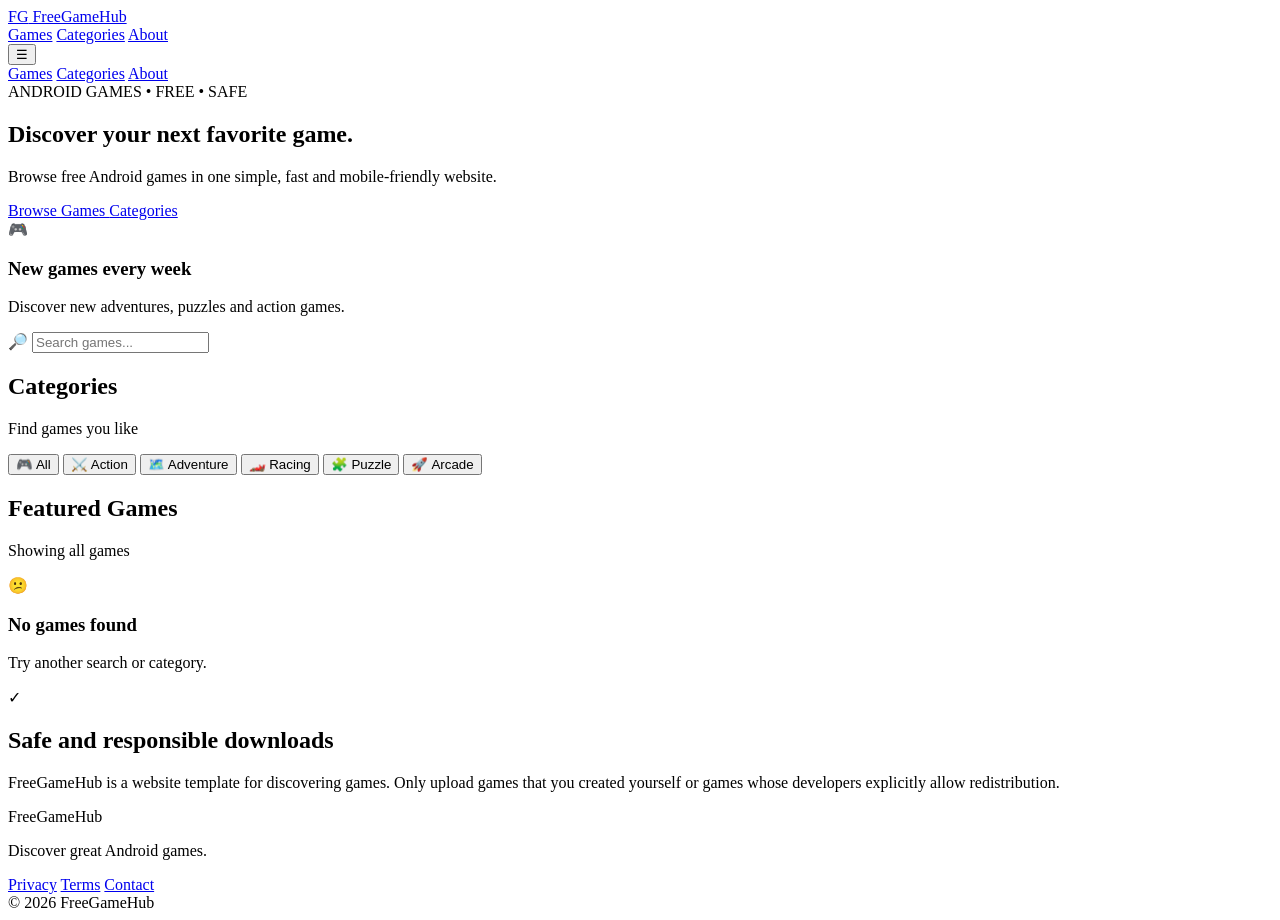
==== index.html @ c39bc036 "Add HTML structure for FreeGameHub website This HTML file includes the structure for the FreeGameHub" ====
<!DOCTYPE html>
<html lang="en">
<head>
  <meta charset="UTF-8">
  <meta name="viewport" content="width=device-width, initial-scale=1.0">

  <title>FreeGameHub - Free Android Games</title>

  <meta
    name="description"
    content="Discover free and legally distributable Android games."
  >

  <link rel="stylesheet" href="style.css">
</head>

<body>

<!-- ================= HEADER ================= -->

<header class="header">

  <a href="index.html" class="logo">
    <span>FG</span>
    FreeGameHub
  </a>

  <nav>
    <a href="#games">Games</a>
    <a href="#categories">Categories</a>
    <a href="#about">About</a>
  </nav>

  <button class="menu-button" onclick="toggleMenu()">☰</button>

</header>


<!-- ================= MOBILE MENU ================= -->

<div id="mobileMenu" class="mobile-menu">

  <a href="#games" onclick="closeMenu()">Games</a>
  <a href="#categories" onclick="closeMenu()">Categories</a>
  <a href="#about" onclick="closeMenu()">About</a>

</div>


<main>

<!-- ================= HERO ================= -->

<section class="hero">

  <div class="hero-text">

    <div class="small-title">
      ANDROID GAMES • FREE • SAFE
    </div>

    <h1>
      Discover your next
      <span>favorite game.</span>
    </h1>

    <p>
      Browse free Android games in one simple,
      fast and mobile-friendly website.
    </p>

    <div class="hero-buttons">

      <a href="#games" class="button primary">
        Browse Games
      </a>

      <a href="#categories" class="button secondary">
        Categories
      </a>

    </div>

  </div>

  <div class="hero-art">

    <div class="controller">
      🎮
    </div>

    <h3>
      New games every week
    </h3>

    <p>
      Discover new adventures,
      puzzles and action games.
    </p>

  </div>

</section>


<!-- ================= SEARCH ================= -->

<section class="search-section">

  <div class="search-box">

    <span>🔎</span>

    <input
      id="searchInput"
      type="search"
      placeholder="Search games..."
      oninput="searchGames()"
    >

  </div>

</section>


<!-- ================= CATEGORIES ================= -->

<section id="categories" class="section">

  <div class="section-heading">

    <div>
      <h2>Categories</h2>
      <p>Find games you like</p>
    </div>

  </div>


  <div class="categories">

    <button onclick="filterCategory('All')" class="category active">
      🎮 All
    </button>

    <button onclick="filterCategory('Action')" class="category">
      ⚔️ Action
    </button>

    <button onclick="filterCategory('Adventure')" class="category">
      🗺️ Adventure
    </button>

    <button onclick="filterCategory('Racing')" class="category">
      🏎️ Racing
    </button>

    <button onclick="filterCategory('Puzzle')" class="category">
      🧩 Puzzle
    </button>

    <button onclick="filterCategory('Arcade')" class="category">
      🚀 Arcade
    </button>

  </div>

</section>


<!-- ================= GAMES ================= -->

<section id="games" class="section">

  <div class="section-heading">

    <div>

      <h2>Featured Games</h2>

      <p id="gameCount">
        Showing all games
      </p>

    </div>

  </div>


  <div id="gameGrid" class="game-grid">

    <!-- JavaScript inserts games here -->

  </div>


  <div id="noResults" class="no-results">

    <div>😕</div>

    <h3>No games found</h3>

    <p>
      Try another search or category.
    </p>

  </div>

</section>


<!-- ================= ABOUT ================= -->

<section id="about" class="about">

  <div class="about-icon">
    ✓
  </div>

  <div>

    <h2>Safe and responsible downloads</h2>

    <p>
      FreeGameHub is a website template for
      discovering games. Only upload games that
      you created yourself or games whose
      developers explicitly allow redistribution.
    </p>

  </div>

</section>

</main>


<!-- ================= FOOTER ================= -->

<footer>

  <div class="footer-main">

    <div>

      <div class="footer-logo">
        FreeGameHub
      </div>

      <p>
        Discover great Android games.
      </p>

    </div>


    <div class="footer-links">

      <a href="#">Privacy</a>
      <a href="#">Terms</a>
      <a href="#">Contact</a>

    </div>

  </div>


  <div class="copyright">

    © 2026 FreeGameHub

  </div>

</footer>


<script src="script.js"></script>

</body>
</html>
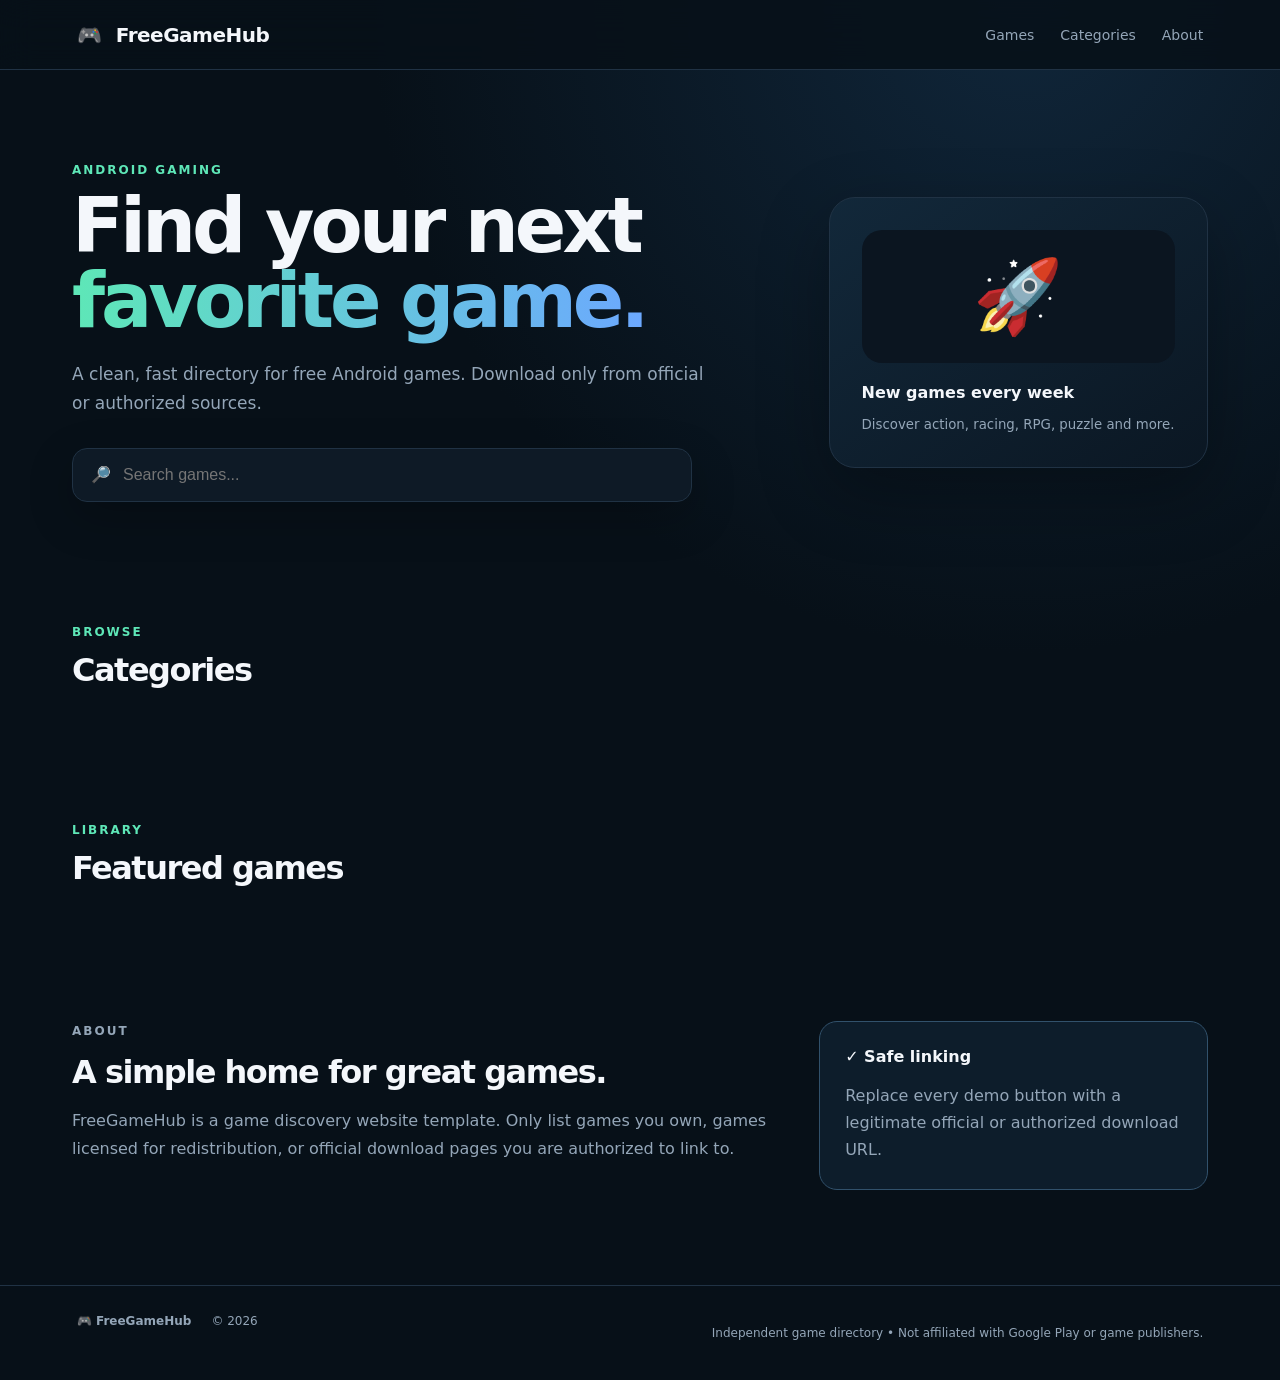
==== commit 650c6018: "Add files via upload" ====
--- a/index.html
+++ b/index.html
@@ -3,278 +3,82 @@
 <head>
   <meta charset="UTF-8">
   <meta name="viewport" content="width=device-width, initial-scale=1.0">
-
-  <title>FreeGameHub - Free Android Games</title>
-
-  <meta
-    name="description"
-    content="Discover free and legally distributable Android games."
-  >
-
+  <title>FreeGameHub — Free & Legal Android Games</title>
+  <meta name="description" content="Discover free Android games from authorized and official sources.">
   <link rel="stylesheet" href="style.css">
 </head>
+<body>
+  <header class="topbar">
+    <a class="brand" href="index.html"><span>🎮</span> FreeGameHub</a>
+    <nav>
+      <a href="#games">Games</a>
+      <a href="#categories">Categories</a>
+      <a href="#about">About</a>
+    </nav>
+  </header>
 
-<body>
+  <main>
+    <section class="hero">
+      <div>
+        <p class="eyebrow">ANDROID GAMING</p>
+        <h1>Find your next <span>favorite game.</span></h1>
+        <p class="hero-text">A clean, fast directory for free Android games. Download only from official or authorized sources.</p>
+        <div class="search-box">
+          <span>🔎</span>
+          <input id="searchInput" type="search" placeholder="Search games..." autocomplete="off">
+        </div>
+      </div>
+      <div class="hero-card">
+        <div class="hero-icon">🚀</div>
+        <strong>New games every week</strong>
+        <small>Discover action, racing, RPG, puzzle and more.</small>
+      </div>
+    </section>
 
-<!-- ================= HEADER ================= -->
+    <section id="categories" class="section">
+      <div class="section-head">
+        <div>
+          <p class="eyebrow">BROWSE</p>
+          <h2>Categories</h2>
+        </div>
+      </div>
+      <div id="categoryBar" class="categories"></div>
+    </section>
 
-<header class="header">
+    <section id="games" class="section">
+      <div class="section-head">
+        <div>
+          <p class="eyebrow">LIBRARY</p>
+          <h2>Featured games</h2>
+        </div>
+        <span id="resultCount" class="result-count"></span>
+      </div>
+      <div id="gameGrid" class="game-grid"></div>
+      <div id="emptyState" class="empty hidden">
+        <div>🔍</div>
+        <h3>No games found</h3>
+        <p>Try another search or category.</p>
+      </div>
+    </section>
 
-  <a href="index.html" class="logo">
-    <span>FG</span>
-    FreeGameHub
-  </a>
+    <section id="about" class="about section">
+      <div>
+        <p class="eyebrow">ABOUT</p>
+        <h2>A simple home for great games.</h2>
+        <p>FreeGameHub is a game discovery website template. Only list games you own, games licensed for redistribution, or official download pages you are authorized to link to.</p>
+      </div>
+      <div class="notice">
+        <strong>✓ Safe linking</strong>
+        <p>Replace every demo button with a legitimate official or authorized download URL.</p>
+      </div>
+    </section>
+  </main>
 
-  <nav>
-    <a href="#games">Games</a>
-    <a href="#categories">Categories</a>
-    <a href="#about">About</a>
-  </nav>
+  <footer>
+    <div><strong>🎮 FreeGameHub</strong><span>© 2026</span></div>
+    <p>Independent game directory • Not affiliated with Google Play or game publishers.</p>
+  </footer>
 
-  <button class="menu-button" onclick="toggleMenu()">☰</button>
-
-</header>
-
-
-<!-- ================= MOBILE MENU ================= -->
-
-<div id="mobileMenu" class="mobile-menu">
-
-  <a href="#games" onclick="closeMenu()">Games</a>
-  <a href="#categories" onclick="closeMenu()">Categories</a>
-  <a href="#about" onclick="closeMenu()">About</a>
-
-</div>
-
-
-<main>
-
-<!-- ================= HERO ================= -->
-
-<section class="hero">
-
-  <div class="hero-text">
-
-    <div class="small-title">
-      ANDROID GAMES • FREE • SAFE
-    </div>
-
-    <h1>
-      Discover your next
-      <span>favorite game.</span>
-    </h1>
-
-    <p>
-      Browse free Android games in one simple,
-      fast and mobile-friendly website.
-    </p>
-
-    <div class="hero-buttons">
-
-      <a href="#games" class="button primary">
-        Browse Games
-      </a>
-
-      <a href="#categories" class="button secondary">
-        Categories
-      </a>
-
-    </div>
-
-  </div>
-
-  <div class="hero-art">
-
-    <div class="controller">
-      🎮
-    </div>
-
-    <h3>
-      New games every week
-    </h3>
-
-    <p>
-      Discover new adventures,
-      puzzles and action games.
-    </p>
-
-  </div>
-
-</section>
-
-
-<!-- ================= SEARCH ================= -->
-
-<section class="search-section">
-
-  <div class="search-box">
-
-    <span>🔎</span>
-
-    <input
-      id="searchInput"
-      type="search"
-      placeholder="Search games..."
-      oninput="searchGames()"
-    >
-
-  </div>
-
-</section>
-
-
-<!-- ================= CATEGORIES ================= -->
-
-<section id="categories" class="section">
-
-  <div class="section-heading">
-
-    <div>
-      <h2>Categories</h2>
-      <p>Find games you like</p>
-    </div>
-
-  </div>
-
-
-  <div class="categories">
-
-    <button onclick="filterCategory('All')" class="category active">
-      🎮 All
-    </button>
-
-    <button onclick="filterCategory('Action')" class="category">
-      ⚔️ Action
-    </button>
-
-    <button onclick="filterCategory('Adventure')" class="category">
-      🗺️ Adventure
-    </button>
-
-    <button onclick="filterCategory('Racing')" class="category">
-      🏎️ Racing
-    </button>
-
-    <button onclick="filterCategory('Puzzle')" class="category">
-      🧩 Puzzle
-    </button>
-
-    <button onclick="filterCategory('Arcade')" class="category">
-      🚀 Arcade
-    </button>
-
-  </div>
-
-</section>
-
-
-<!-- ================= GAMES ================= -->
-
-<section id="games" class="section">
-
-  <div class="section-heading">
-
-    <div>
-
-      <h2>Featured Games</h2>
-
-      <p id="gameCount">
-        Showing all games
-      </p>
-
-    </div>
-
-  </div>
-
-
-  <div id="gameGrid" class="game-grid">
-
-    <!-- JavaScript inserts games here -->
-
-  </div>
-
-
-  <div id="noResults" class="no-results">
-
-    <div>😕</div>
-
-    <h3>No games found</h3>
-
-    <p>
-      Try another search or category.
-    </p>
-
-  </div>
-
-</section>
-
-
-<!-- ================= ABOUT ================= -->
-
-<section id="about" class="about">
-
-  <div class="about-icon">
-    ✓
-  </div>
-
-  <div>
-
-    <h2>Safe and responsible downloads</h2>
-
-    <p>
-      FreeGameHub is a website template for
-      discovering games. Only upload games that
-      you created yourself or games whose
-      developers explicitly allow redistribution.
-    </p>
-
-  </div>
-
-</section>
-
-</main>
-
-
-<!-- ================= FOOTER ================= -->
-
-<footer>
-
-  <div class="footer-main">
-
-    <div>
-
-      <div class="footer-logo">
-        FreeGameHub
-      </div>
-
-      <p>
-        Discover great Android games.
-      </p>
-
-    </div>
-
-
-    <div class="footer-links">
-
-      <a href="#">Privacy</a>
-      <a href="#">Terms</a>
-      <a href="#">Contact</a>
-
-    </div>
-
-  </div>
-
-
-  <div class="copyright">
-
-    © 2026 FreeGameHub
-
-  </div>
-
-</footer>
-
-
-<script src="script.js"></script>
-
+  <script src="script.js"></script>
 </body>
 </html>
--- a/style.css
+++ b/style.css
@@ -0,0 +1,31 @@
+*{box-sizing:border-box}
+:root{--bg:#071018;--panel:#0e1a26;--panel2:#122131;--text:#f4f7fb;--muted:#94a6b8;--line:#203244;--accent:#5ee7b7;--accent2:#6ca8ff}
+html{scroll-behavior:smooth}
+body{margin:0;background:radial-gradient(circle at 80% 0%,#10263a 0,#071018 38%),var(--bg);color:var(--text);font-family:Inter,system-ui,-apple-system,Segoe UI,Roboto,Arial,sans-serif}
+a{text-decoration:none;color:inherit}
+.topbar{height:70px;border-bottom:1px solid var(--line);display:flex;align-items:center;justify-content:space-between;padding:0 6%;position:sticky;top:0;background:rgba(7,16,24,.88);backdrop-filter:blur(16px);z-index:10}
+.brand{font-size:20px;font-weight:800;letter-spacing:-.5px}.brand span{margin-right:8px}
+nav{display:flex;gap:26px;color:var(--muted);font-size:14px}nav a:hover{color:var(--text)}
+main{max-width:1180px;margin:auto;padding:0 22px}
+.hero{min-height:500px;display:grid;grid-template-columns:1.5fr .8fr;gap:45px;align-items:center;padding:80px 0 55px}
+.eyebrow{font-size:12px;font-weight:800;letter-spacing:2px;color:var(--accent);margin:0 0 12px}
+h1{font-size:clamp(42px,7vw,76px);line-height:.98;letter-spacing:-4px;margin:0 0 22px;max-width:760px}
+h1 span{background:linear-gradient(90deg,var(--accent),var(--accent2));-webkit-background-clip:text;background-clip:text;color:transparent}
+.hero-text{color:var(--muted);font-size:17px;line-height:1.7;max-width:650px}
+.search-box{margin-top:30px;display:flex;align-items:center;gap:12px;background:var(--panel);border:1px solid var(--line);border-radius:15px;padding:0 18px;max-width:620px;box-shadow:0 15px 45px rgba(0,0,0,.22)}
+.search-box input{width:100%;border:0;outline:0;background:transparent;color:var(--text);font-size:16px;padding:17px 0}
+.hero-card{background:linear-gradient(145deg,#12283a,#0b1723);border:1px solid var(--line);border-radius:26px;padding:32px;display:flex;flex-direction:column;gap:12px;box-shadow:0 25px 70px rgba(0,0,0,.3)}
+.hero-icon{font-size:72px;background:#0b1520;border-radius:20px;padding:24px;text-align:center;margin-bottom:8px}.hero-card small{color:var(--muted);line-height:1.6}
+.section{padding:55px 0}.section-head{display:flex;align-items:end;justify-content:space-between;margin-bottom:24px}h2{font-size:32px;letter-spacing:-1.5px;margin:0}.result-count{color:var(--muted);font-size:14px}
+.categories{display:flex;gap:10px;flex-wrap:wrap}.cat{border:1px solid var(--line);background:var(--panel);color:var(--muted);padding:10px 16px;border-radius:999px;cursor:pointer;font-weight:650}.cat:hover,.cat.active{background:#173145;color:var(--text);border-color:#31516b}
+.game-grid{display:grid;grid-template-columns:repeat(3,1fr);gap:18px}
+.game{background:linear-gradient(160deg,var(--panel),#0a151f);border:1px solid var(--line);border-radius:19px;padding:18px;transition:.2s;display:flex;flex-direction:column;min-height:275px}
+.game:hover{transform:translateY(-4px);border-color:#34536d;box-shadow:0 18px 45px rgba(0,0,0,.24)}
+.game-top{display:flex;gap:14px}.icon{width:68px;height:68px;border-radius:16px;background:#17283a;display:grid;place-items:center;font-size:34px;flex:none}
+.game h3{margin:4px 0 7px;font-size:18px}.meta{color:var(--muted);font-size:12px}.game p{color:var(--muted);font-size:13px;line-height:1.6;flex:1}.tag{display:inline-block;font-size:11px;color:var(--accent);background:#103129;padding:5px 9px;border-radius:999px;margin-top:12px}
+.buttons{display:flex;gap:9px;margin-top:15px}.btn{flex:1;text-align:center;padding:11px;border-radius:11px;font-size:13px;font-weight:800}.primary{background:var(--accent);color:#06120e}.secondary{background:#17283a;color:var(--text)}
+.about{display:grid;grid-template-columns:1.3fr .7fr;gap:25px;align-items:stretch}.about p{color:var(--muted);line-height:1.7}.notice{border:1px solid #31516b;background:#0d1d2b;padding:25px;border-radius:18px}.notice p{margin-bottom:0}
+.empty{text-align:center;padding:70px 20px;color:var(--muted)}.empty div{font-size:45px}.empty h3{color:var(--text)}.hidden{display:none}
+footer{border-top:1px solid var(--line);margin-top:40px;padding:28px 6%;display:flex;justify-content:space-between;gap:20px;color:var(--muted);font-size:12px}footer div{display:flex;gap:20px}
+@media(max-width:800px){nav{display:none}.hero{grid-template-columns:1fr;padding-top:55px}.hero-card{display:none}.game-grid{grid-template-columns:repeat(2,1fr)}.about{grid-template-columns:1fr}h1{letter-spacing:-2.5px}}
+@media(max-width:520px){main{padding:0 15px}.game-grid{grid-template-columns:1fr}.section{padding:40px 0}.topbar{padding:0 18px}.hero{min-height:auto;padding:55px 0 35px}.game{min-height:250px}footer{display:block}footer p{margin-top:12px}}
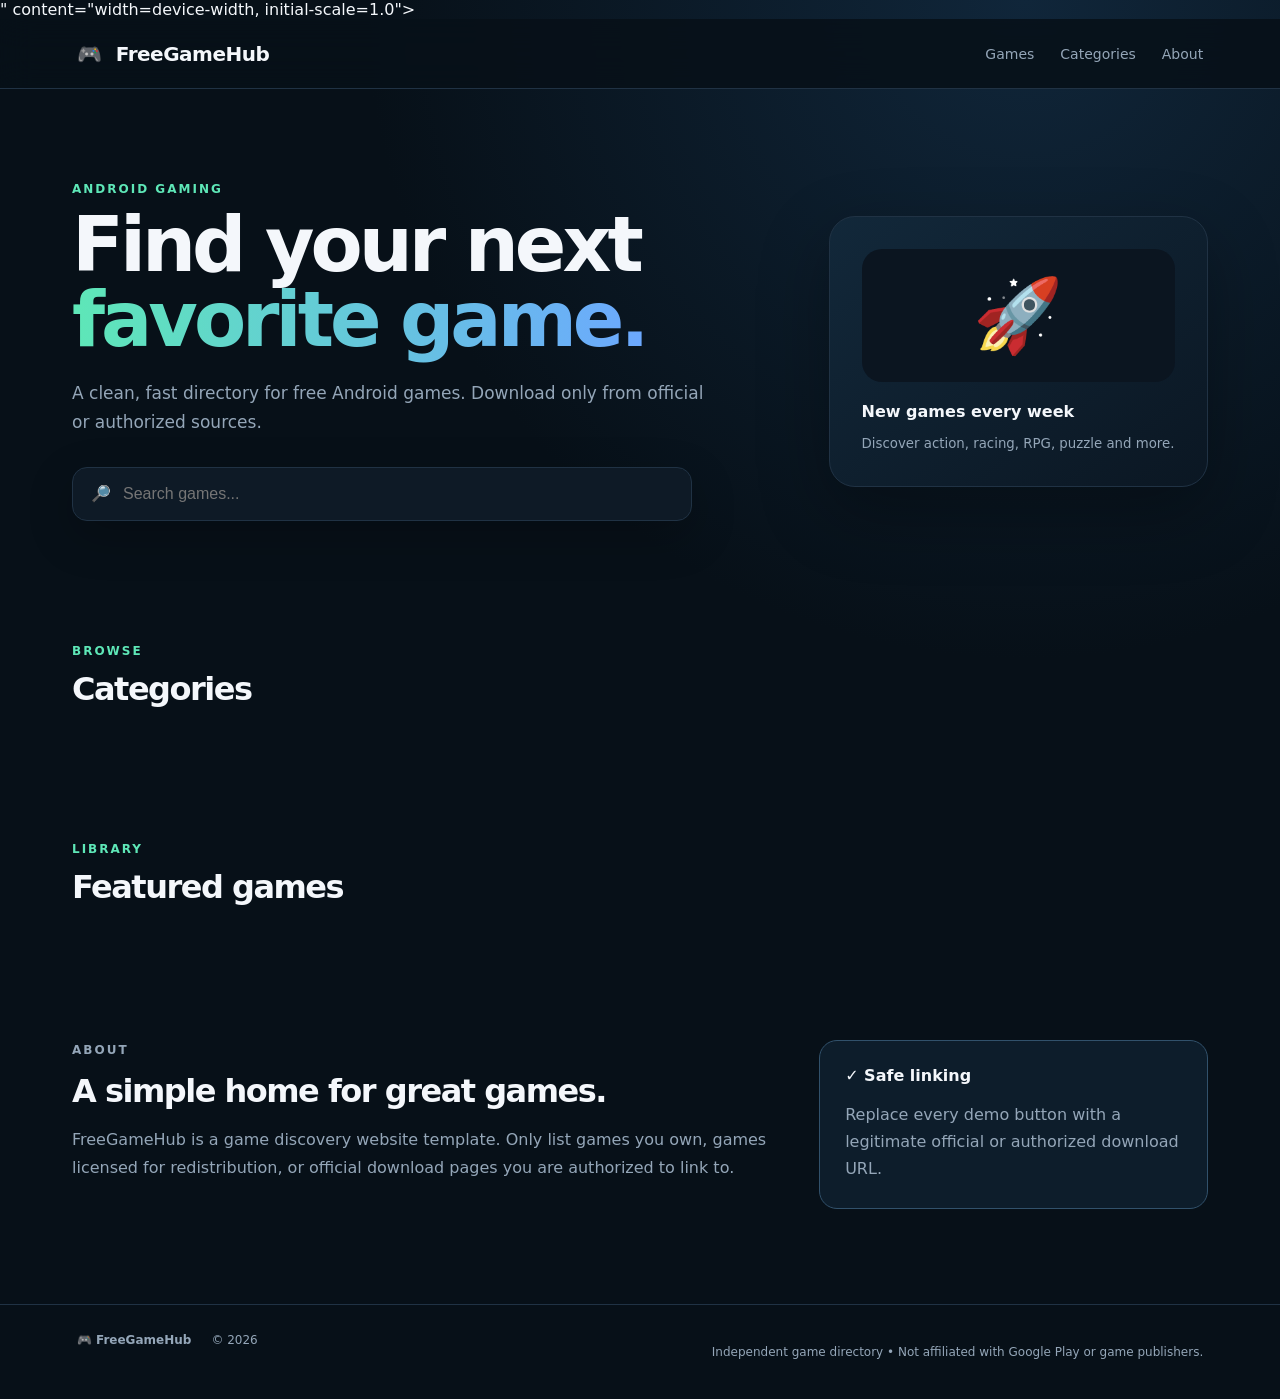
==== commit db1717ff: "Update meta tags in index.html Removed the viewport meta tag and added a Google site verification me" ====
--- a/index.html
+++ b/index.html
@@ -2,7 +2,8 @@
 <html lang="en">
 <head>
   <meta charset="UTF-8">
-  <meta name="viewport" content="width=device-width, initial-scale=1.0">
+  
+  <meta name="google-site-verification" content="XXXXXXXX">" content="width=device-width, initial-scale=1.0">
   <title>FreeGameHub — Free & Legal Android Games</title>
   <meta name="description" content="Discover free Android games from authorized and official sources.">
   <link rel="stylesheet" href="style.css">
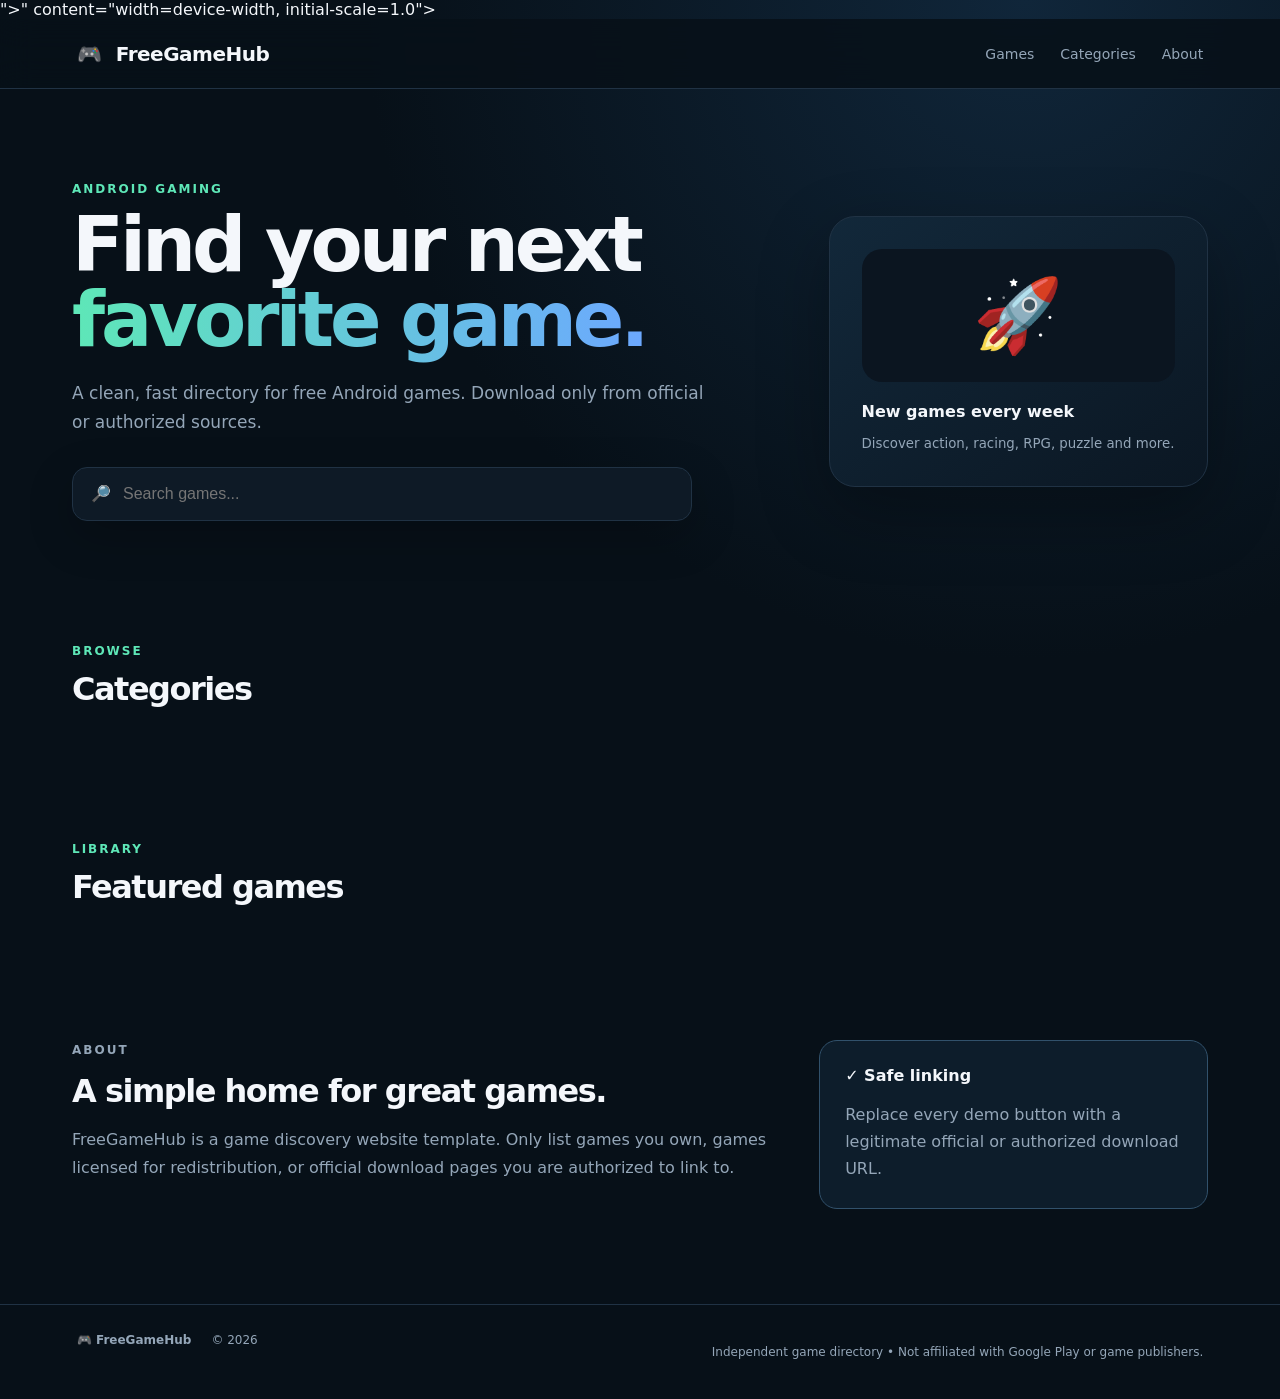
==== commit 6b28a721: "Update Google site verification meta tag" ====
--- a/index.html
+++ b/index.html
@@ -3,7 +3,7 @@
 <head>
   <meta charset="UTF-8">
   
-  <meta name="google-site-verification" content="XXXXXXXX">" content="width=device-width, initial-scale=1.0">
+  <meta name="google-site-verification" content="kMXOIBBpYja-4iraDWKX8puz2SC-fGPmm06AVGgGOho" />">" content="width=device-width, initial-scale=1.0">
   <title>FreeGameHub — Free & Legal Android Games</title>
   <meta name="description" content="Discover free Android games from authorized and official sources.">
   <link rel="stylesheet" href="style.css">
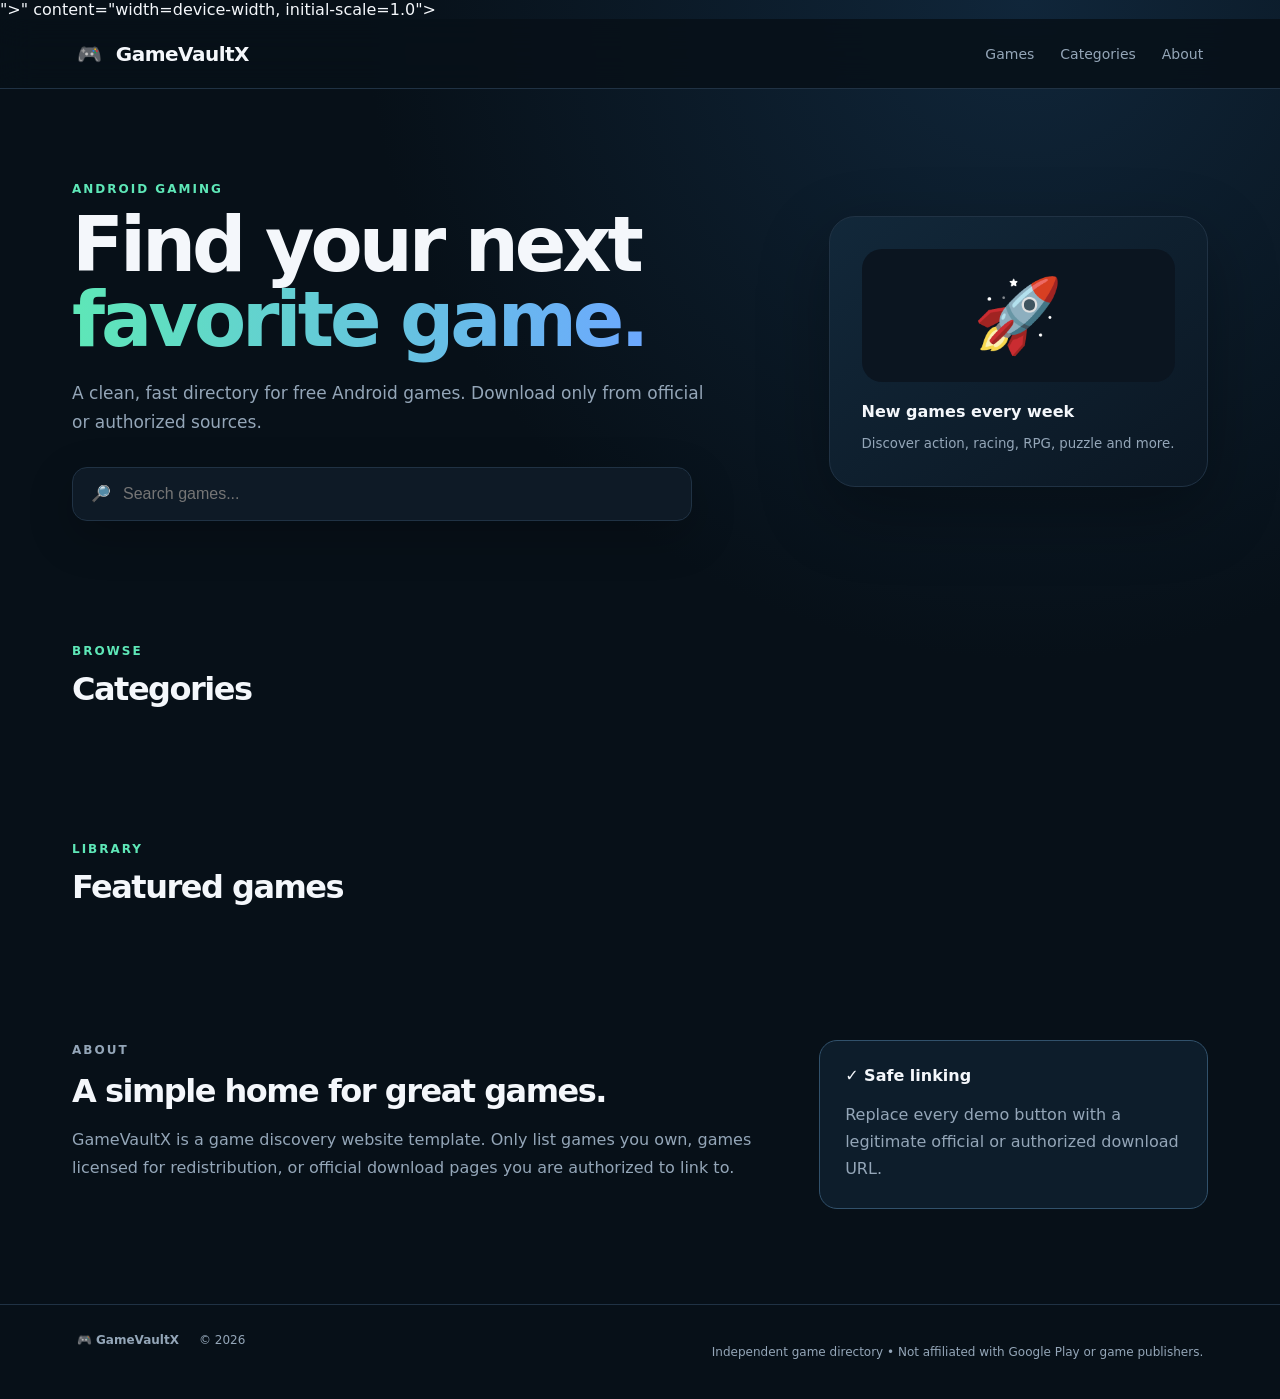
==== commit e82a168f: "Update index.html" ====
--- a/index.html
+++ b/index.html
@@ -4,13 +4,14 @@
   <meta charset="UTF-8">
   
   <meta name="google-site-verification" content="kMXOIBBpYja-4iraDWKX8puz2SC-fGPmm06AVGgGOho" />">" content="width=device-width, initial-scale=1.0">
-  <title>FreeGameHub — Free & Legal Android Games</title>
+  <title>GameVaultX — Free & Legal Android Games</title>
   <meta name="description" content="Discover free Android games from authorized and official sources.">
   <link rel="stylesheet" href="style.css">
 </head>
 <body>
   <header class="topbar">
-    <a class="brand" href="index.html"><span>🎮</span> FreeGameHub</a>
+    <a class="brand" href="index.html"><span>🎮</span> GameVaultX</a>
+  
     <nav>
       <a href="#games">Games</a>
       <a href="#categories">Categories</a>
@@ -66,7 +67,7 @@
       <div>
         <p class="eyebrow">ABOUT</p>
         <h2>A simple home for great games.</h2>
-        <p>FreeGameHub is a game discovery website template. Only list games you own, games licensed for redistribution, or official download pages you are authorized to link to.</p>
+        <p>GameVaultX is a game discovery website template. Only list games you own, games licensed for redistribution, or official download pages you are authorized to link to.</p>
       </div>
       <div class="notice">
         <strong>✓ Safe linking</strong>
@@ -76,7 +77,7 @@
   </main>
 
   <footer>
-    <div><strong>🎮 FreeGameHub</strong><span>© 2026</span></div>
+    <div><strong>🎮 GameVaultX</strong><span>© 2026</span></div>
     <p>Independent game directory • Not affiliated with Google Play or game publishers.</p>
   </footer>
 
